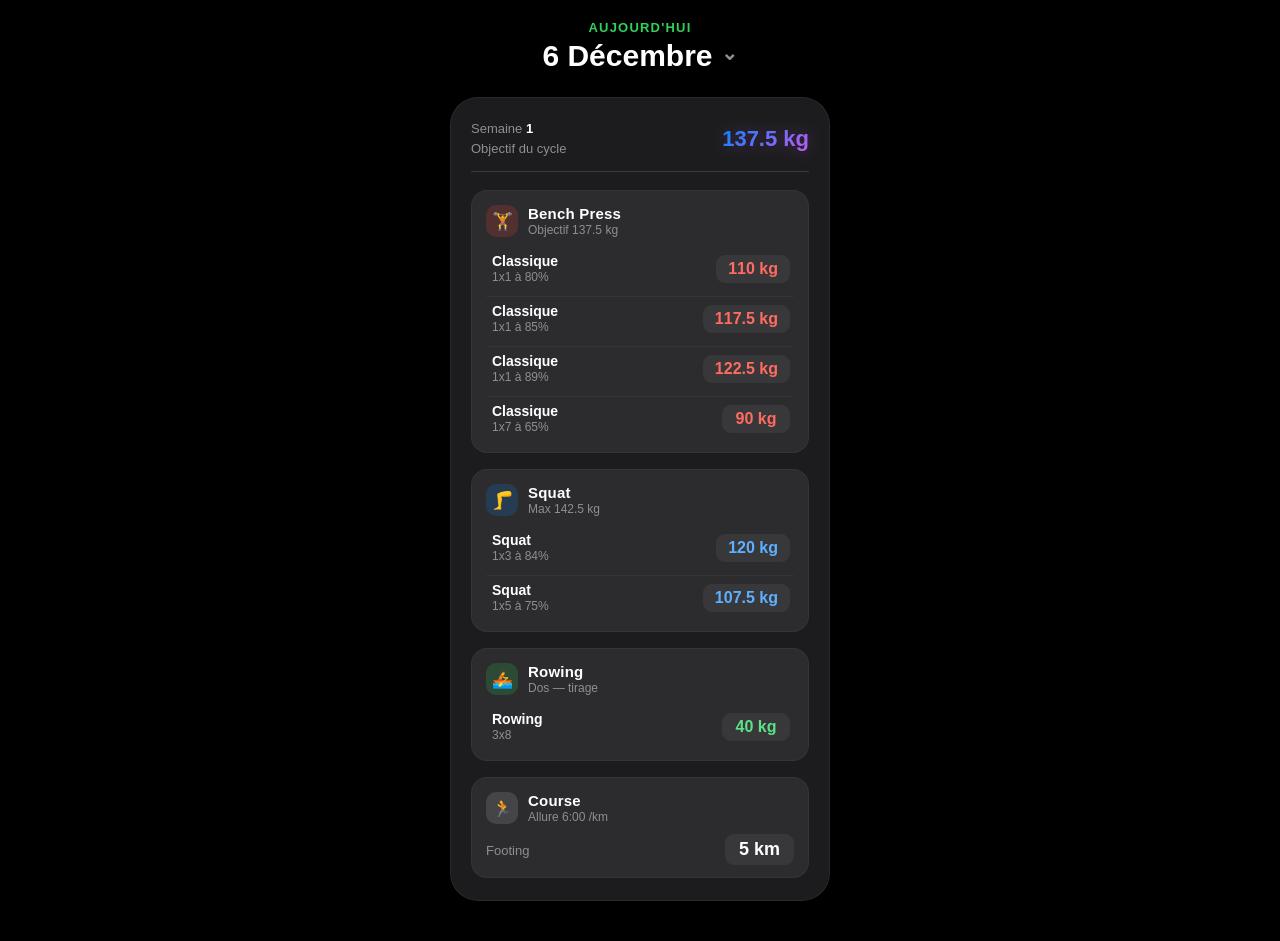
==== index.html @ f4707404 "Update index.html" ====
<!DOCTYPE html>
<html lang="fr">
<head>
    <meta charset="UTF-8">
    <meta name="viewport" content="width=device-width, initial-scale=1.0, viewport-fit=cover">
    <title>Bench Master - Focus</title>
    <style>
        :root {
            --bg: #000000;
            --card: #1c1c1e;
            --card-soft: #2c2c2e;
            --accent: #30d158; /* iOS Green */
            --blue: #0a84ff; /* iOS Blue */
            --orange: #ff9f0a; /* iOS Orange */
            --pink: #ff9f0a;
            --purple: #bf5af2;
            --yellow: #ffd60a;
            --red: #ff453a;
            --text-dim: #8e8e93;
            --text-soft: #aeaeb2;
            --divider: #3a3a3c;
        }

        * { box-sizing: border-box; }

        body {
            font-family: -apple-system, BlinkMacSystemFont, "SF Pro Display", sans-serif;
            background-color: var(--bg);
            color: white;
            margin: 0;
            padding: 20px 12px 40px;
            display: flex;
            flex-direction: column;
            align-items: center;
            min-height: 100vh;
        }

        /* En-tête Date */
        .header-date {
            text-align: center;
            margin-bottom: 24px;
            cursor: pointer;
            user-select: none;
            -webkit-tap-highlight-color: transparent;
            transition: transform 0.2s ease;
        }

        .header-date:active {
            transform: scale(0.97);
        }

        .today-label {
            color: var(--accent);
            text-transform: uppercase;
            font-size: 13px;
            font-weight: 700;
            letter-spacing: 1.2px;
            transition: color 0.3s ease;
        }

        .current-date {
            font-size: 30px;
            font-weight: 800;
            margin-top: 4px;
            text-transform: capitalize;
            display: inline-flex;
            align-items: center;
            gap: 8px;
        }

        .current-date::after {
            content: '⌄';
            font-size: 20px;
            color: var(--text-dim);
            font-weight: 600;
            transform: translateY(-3px);
            transition: transform 0.3s ease;
            display: inline-block;
        }

        .header-date.cal-open .current-date::after {
            transform: translateY(-3px) rotate(180deg);
        }

        /* Conteneur Flip */
        .flip-container {
            width: 100%;
            max-width: 380px;
            perspective: 1800px;
            cursor: pointer;
        }

        .flipper {
            position: relative;
            width: 100%;
            transition: transform 0.75s cubic-bezier(0.4, 0.0, 0.2, 1);
            transform-style: preserve-3d;
        }

        .flip-container.flipped .flipper {
            transform: rotateY(180deg);
        }

        /* Animation de swipe horizontal (jour précédent/suivant) */
        /* On anime le flip-container lui-même pour ne pas perturber le rotateY du flipper */
        .flip-container {
            transition: transform 0s, opacity 0s;
            will-change: transform;
        }

        .flip-container.swipe-anim {
            transition: transform 0.28s cubic-bezier(0.33, 1, 0.68, 1), opacity 0.28s ease;
        }

        .flip-container.swipe-out-left {
            transform: translateX(-110%);
            opacity: 0;
        }

        .flip-container.swipe-out-right {
            transform: translateX(110%);
            opacity: 0;
        }

        .flip-container.swipe-in-left {
            transform: translateX(110%);
            opacity: 0;
        }

        .flip-container.swipe-in-right {
            transform: translateX(-110%);
            opacity: 0;
        }

        /* Carte de Séance */
        .session-card {
            background: var(--card);
            width: 100%;
            border-radius: 28px;
            padding: 22px 20px;
            box-shadow: 0 24px 48px rgba(0,0,0,0.5);
            border: 1px solid rgba(255,255,255,0.06);
            backface-visibility: hidden;
            -webkit-backface-visibility: hidden;
        }

        .front { position: relative; }

        .back {
            position: absolute;
            top: 0;
            left: 0;
            transform: rotateY(180deg);
        }

        /* Bandeau objectif */
        .goal-info {
            display: flex;
            justify-content: space-between;
            align-items: center;
            margin-bottom: 18px;
            padding-bottom: 14px;
            border-bottom: 1px solid var(--divider);
        }

        .goal-text {
            font-size: 13px;
            color: var(--text-dim);
            font-weight: 500;
            line-height: 1.35;
        }

        .goal-text strong {
            color: white;
            font-weight: 700;
        }

        .goal-val {
            font-size: 22px;
            font-weight: 800;

            background: linear-gradient(135deg, #0a84ff, #bf5af2, #5e5ce6, #0a84ff);
            background-size: 300% 300%;

            -webkit-background-clip: text;
            -webkit-text-fill-color: transparent;
            background-clip: text;
            text-fill-color: transparent;

            animation: glowGradient 4s ease infinite;
            filter: drop-shadow(0 0 8px rgba(191, 90, 242, 0.3));

            white-space: nowrap;
        }

        /* Variante verso : dégradé orange/rose pour Camille */
        .back .goal-val {
            background: linear-gradient(135deg, #ff9f0a, #ff375f, #bf5af2, #ff9f0a);
            background-size: 300% 300%;
            -webkit-background-clip: text;
            background-clip: text;
            filter: drop-shadow(0 0 8px rgba(255, 159, 10, 0.35));
        }

        @keyframes glowGradient {
            0%   { background-position: 0% 50%; }
            50%  { background-position: 100% 50%; }
            100% { background-position: 0% 50%; }
        }

        /* Liste des blocs exercices */
        .workout-list {
            display: flex;
            flex-direction: column;
            gap: 16px;
        }

        /* Bloc exercice (regroupe les séries d'un même mouvement) */
        .ex-block {
            background: var(--card-soft);
            border-radius: 16px;
            padding: 14px 14px 12px;
            border: 1px solid rgba(255,255,255,0.04);
        }

        .ex-header {
            display: flex;
            align-items: center;
            gap: 10px;
            margin-bottom: 10px;
        }

        .ex-icon {
            width: 32px;
            height: 32px;
            border-radius: 10px;
            display: flex;
            align-items: center;
            justify-content: center;
            font-size: 17px;
            flex-shrink: 0;
        }

        .ex-icon.bench   { background: rgba(255, 69, 58, 0.18);  }   /* Rouge */
        .ex-icon.squat   { background: rgba(10, 132, 255, 0.18);  }  /* Bleu */
        .ex-icon.rowing  { background: rgba(48, 209, 88, 0.18);   }  /* Vert (dos) */
        .ex-icon.trac    { background: rgba(48, 209, 88, 0.18);   }  /* Vert (dos) */
        .ex-icon.dm      { background: rgba(255, 55, 95, 0.18);   }  /* Rose/orange */
        .ex-icon.course  { background: rgba(255, 255, 255, 0.12); }  /* Blanc */
        .ex-icon.abdos   { background: rgba(191, 90, 242, 0.20);  }  /* Violet */

        .ex-title {
            font-size: 15px;
            font-weight: 700;
            letter-spacing: 0.2px;
        }

        .ex-subtitle {
            font-size: 12px;
            color: var(--text-dim);
            margin-top: 1px;
        }

        /* Lignes de séries */
        .set-list {
            display: flex;
            flex-direction: column;
            gap: 6px;
        }

        .set-row {
            display: flex;
            justify-content: space-between;
            align-items: center;
            padding: 6px 4px 6px 6px;
        }

        .set-row + .set-row {
            border-top: 1px solid rgba(255,255,255,0.04);
        }

        .set-info { display: flex; flex-direction: column; min-width: 0; }
        .set-name { font-size: 14px; font-weight: 600; color: white; }
        .set-reps { font-size: 12px; color: var(--text-dim); margin-top: 1px; }

        .set-weight {
            font-size: 16px;
            font-weight: 700;
            color: white;
            background: rgba(255,255,255,0.06);
            padding: 5px 12px;
            border-radius: 9px;
            min-width: 68px;
            text-align: center;
            font-variant-numeric: tabular-nums;
        }

        /* Mise en avant single ligne (course, abdos) */
        .single-line {
            display: flex;
            justify-content: space-between;
            align-items: center;
        }

        .single-line .value {
            font-size: 18px;
            font-weight: 700;
            color: white;
            background: rgba(255,255,255,0.06);
            padding: 5px 14px;
            border-radius: 9px;
            font-variant-numeric: tabular-nums;
        }

        /* Accent coloré par type sur le nombre */
        .ex-block.type-bench  .set-weight { color: #ff6b61; }   /* Rouge */
        .ex-block.type-squat  .set-weight { color: #5eb0ff; }   /* Bleu */
        .ex-block.type-rowing .set-weight { color: #5ee088; }   /* Vert */
        .ex-block.type-trac   .set-weight { color: #5ee088; }   /* Vert */
        .ex-block.type-dm     .set-weight { color: #ff6e8c; }   /* Rose */
        .ex-block.type-course .single-line .value { color: #ffffff; }   /* Blanc */
        .ex-block.type-abdos  .single-line .value { color: #d78cff; }   /* Violet */
        /* Tractions n'a qu'une single-line */
        .ex-block.type-trac   .single-line .value { color: #5ee088; }   /* Vert */

        /* État Repos */
        .rest-state {
            text-align: center;
            padding: 50px 0 40px;
        }

        .rest-icon {
            font-size: 52px;
            margin-bottom: 14px;
            display: block;
        }

        .rest-title {
            font-size: 26px;
            font-weight: 800;
            letter-spacing: 0.3px;
        }

        .rest-sub {
            font-size: 13px;
            color: var(--text-dim);
            margin-top: 6px;
        }

        .next-session {
            margin-top: 22px;
            font-size: 13px;
            color: var(--accent);
            font-weight: 600;
            line-height: 1.5;
        }

        /* Hint flip */
        .flip-hint {
            margin-top: 14px;
            font-size: 11px;
            color: var(--text-dim);
            letter-spacing: 0.4px;
            text-transform: uppercase;
            opacity: 0.7;
        }

        .flip-hint .arrow {
            display: inline-block;
            animation: pulseArrow 2s ease-in-out infinite;
        }

        @keyframes pulseArrow {
            0%, 100% { opacity: 0.4; transform: translateX(0); }
            50%      { opacity: 1;   transform: translateX(3px); }
        }

        /* Badge Camille sur le verso */
        .persona-badge {
            display: inline-flex;
            align-items: center;
            gap: 5px;
            background: rgba(255, 159, 10, 0.15);
            color: var(--orange);
            font-size: 11px;
            font-weight: 700;
            padding: 2px 8px;
            border-radius: 6px;
            letter-spacing: 0.3px;
            text-transform: uppercase;
            margin-bottom: 4px;
        }

        /* Badge deload */
        .deload-chip {
            display: inline-block;
            background: rgba(255, 214, 10, 0.15);
            color: var(--yellow);
            font-size: 10px;
            font-weight: 700;
            padding: 2px 7px;
            border-radius: 5px;
            letter-spacing: 0.4px;
            text-transform: uppercase;
            margin-left: 6px;
            vertical-align: middle;
        }
        /* ====================================================================
           CALENDRIER
           Esprit Apple : sheet pleine largeur, transitions douces, pas de bordure
           ==================================================================== */

        /* Conteneur principal qui orchestre la transition carte ↔ calendrier */
        .stage {
            width: 100%;
            max-width: 380px;
            position: relative;
            min-height: 460px;
        }

        .stage > .flip-container,
        .stage > .calendar-view {
            transition: opacity 0.35s cubic-bezier(0.4, 0, 0.2, 1),
                        transform 0.35s cubic-bezier(0.4, 0, 0.2, 1);
        }

        /* Mode normal : carte visible, calendrier masqué */
        .stage:not(.cal-mode) .calendar-view {
            opacity: 0;
            transform: translateY(-10px) scale(0.98);
            pointer-events: none;
            position: absolute;
            inset: 0;
        }

        /* Mode calendrier : carte masquée, calendrier visible */
        .stage.cal-mode .flip-container {
            opacity: 0;
            transform: translateY(10px) scale(0.97);
            pointer-events: none;
            position: absolute;
            inset: 0;
        }
        .stage.cal-mode .calendar-view {
            opacity: 1;
            transform: translateY(0) scale(1);
            pointer-events: auto;
        }

        .calendar-view {
            width: 100%;
        }

        /* Sélecteur de mois (en haut, scrollable horizontalement) */
        .month-selector {
            display: flex;
            gap: 8px;
            overflow-x: auto;
            scroll-behavior: smooth;
            -webkit-overflow-scrolling: touch;
            scrollbar-width: none;
            padding: 4px 2px 14px;
            margin-bottom: 6px;
            scroll-snap-type: x mandatory;
        }
        .month-selector::-webkit-scrollbar { display: none; }

        .month-pill {
            flex-shrink: 0;
            padding: 8px 16px;
            background: var(--card);
            border-radius: 999px;
            font-size: 14px;
            font-weight: 600;
            color: var(--text-soft);
            cursor: pointer;
            border: 1px solid rgba(255,255,255,0.04);
            transition: all 0.25s ease;
            scroll-snap-align: center;
            white-space: nowrap;
            text-transform: capitalize;
            -webkit-tap-highlight-color: transparent;
        }

        .month-pill:active { transform: scale(0.95); }

        .month-pill.active {
            background: white;
            color: black;
            border-color: white;
            font-weight: 700;
        }

        /* Container scrollable des mois */
        .months-scroll {
            max-height: 70vh;
            overflow-y: auto;
            -webkit-overflow-scrolling: touch;
            scroll-behavior: smooth;
            scrollbar-width: none;
            padding: 0 2px 40px;
            mask-image: linear-gradient(to bottom, transparent 0, black 12px, black calc(100% - 28px), transparent 100%);
            -webkit-mask-image: linear-gradient(to bottom, transparent 0, black 12px, black calc(100% - 28px), transparent 100%);
        }
        .months-scroll::-webkit-scrollbar { display: none; }

        .month-block {
            margin-bottom: 28px;
        }

        .month-title {
            font-size: 22px;
            font-weight: 800;
            margin: 4px 4px 14px;
            text-transform: capitalize;
            letter-spacing: -0.3px;
        }

        .month-title .year-tag {
            color: var(--text-dim);
            font-weight: 600;
            font-size: 18px;
            margin-left: 8px;
        }

        /* Grille jours */
        .weekday-row {
            display: grid;
            grid-template-columns: repeat(7, 1fr);
            margin: 0 0 8px;
        }

        .weekday-cell {
            text-align: center;
            font-size: 11px;
            font-weight: 600;
            color: var(--text-dim);
            text-transform: uppercase;
            letter-spacing: 0.5px;
        }

        .day-grid {
            display: grid;
            grid-template-columns: repeat(7, 1fr);
            gap: 2px;
        }

        .day-cell {
            aspect-ratio: 1 / 1;
            display: flex;
            flex-direction: column;
            align-items: center;
            justify-content: center;
            position: relative;
            border-radius: 12px;
            cursor: pointer;
            -webkit-tap-highlight-color: transparent;
            transition: background 0.2s ease, transform 0.15s ease;
        }

        .day-cell.empty {
            cursor: default;
            pointer-events: none;
        }

        .day-cell:active:not(.empty) {
            transform: scale(0.92);
        }

        .day-cell:hover:not(.empty):not(.today) {
            background: rgba(255,255,255,0.04);
        }

        .day-num {
            font-size: 16px;
            font-weight: 600;
            color: white;
            line-height: 1;
        }

        /* Jour de repos : numéro plus discret */
        .day-cell.rest .day-num {
            color: var(--text-dim);
            font-weight: 500;
        }

        /* Conteneur de pastilles (jusqu'à 5 dots côte à côte) */
        .day-dots {
            display: flex;
            gap: 2px;
            margin-top: 4px;
            min-height: 5px;
            align-items: center;
            justify-content: center;
        }

        .day-dot {
            width: 5px;
            height: 5px;
            border-radius: 50%;
            flex-shrink: 0;
            /* La pastille blanche prend une légère bordure pour être visible */
        }
        .day-dot.dot-course {
            box-shadow: inset 0 0 0 1px rgba(0,0,0,0.15);
        }

        .day-cell.rest .day-dots {
            visibility: hidden;
        }

        /* Aujourd'hui : pastille blanche pleine */
        .day-cell.today {
            background: rgba(255,255,255,0.08);
        }

        .day-cell.today .day-num {
            color: var(--accent);
            font-weight: 800;
        }

        /* Jour sélectionné (différent d'aujourd'hui) */
        .day-cell.selected:not(.today) {
            background: rgba(10, 132, 255, 0.15);
        }
        .day-cell.selected:not(.today) .day-num {
            color: var(--blue);
            font-weight: 800;
        }

        /* Hors plage (avant un mois en arrière, après 12 mois) */
        .day-cell.out-of-range {
            opacity: 0.25;
            pointer-events: none;
        }

        /* Jours passés : pastilles plus foncées + numéro légèrement atténué */
        .day-cell.past .day-num {
            color: var(--text-soft);
            opacity: 0.6;
        }
        .day-cell.past.rest .day-num {
            opacity: 0.4;
        }
        .day-cell.past .day-dot {
            opacity: 0.45;
            filter: saturate(0.7);
        }

        /* Semaine de deload : fond léger jaune translucide sur toute la rangée */
        .day-cell.deload {
            background: rgba(255, 214, 10, 0.06);
        }
        /* Coins arrondis : on ne les coupe pas par cellule, on les laisse round */
        .day-cell.deload.today {
            background: rgba(255, 214, 10, 0.10);
        }
        /* Deload passé : fond plus foncé/désaturé */
        .day-cell.past.deload {
            background: rgba(255, 214, 10, 0.025);
        }

        /* Légende du programme Camille */
        .header-date.camille-mode .today-label {
            color: var(--orange);
        }
    </style>
</head>
<body>

    <div class="header-date" id="headerDate">
        <div class="today-label" id="day-label">Aujourd'hui</div>
        <div class="current-date" id="display-date">--/--</div>
    </div>

    <div id="stage" class="stage">
        <div id="flipContainer" class="flip-container">
            <div class="flipper">
                <div id="app" class="session-card front"></div>
                <div id="appBack" class="session-card back"></div>
            </div>
        </div>

        <div id="calendarView" class="calendar-view">
            <div id="monthSelector" class="month-selector"></div>
            <div id="monthsScroll" class="months-scroll"></div>
        </div>
    </div>


<script>
    // ========================================================================
    //  CONFIGURATION
    // ========================================================================
    const START_DATE = new Date(2026, 3, 2); // Jeudi 2 avril 2026 (heure locale) = début S1 du cycle
    const BASE_GOAL = 120;      // Objectif bench principal (recto)
    const CAMILLE_GOAL = 37.5;  // Objectif bench Camille (verso)
    const CAMILLE_RATIO = CAMILLE_GOAL / BASE_GOAL; // 0.3125

    // Objectifs de base par exercice (recto)
    // Ces max servent de référence, les % s'appliquent dessus
    const MAX_REF = {
        bench: 120,
        squat: 125,    // Déduit du CSV : S4 1x1 100% = 125 kg
        dm:    45      // Déduit du CSV : S4 1x3 95% = 45 kg → 1RM ≈ 47.5 kg. On garde 45 comme charge cible 100% opérationnelle
    };

    // ========================================================================
    //  PROGRAMME BENCH (inchangé par rapport à l'existant)
    // ========================================================================
    const benchProgram = {
        1: {
            "Jeudi":    [{t: "Classique",   r: "1x3", p: 80}, {t: "Classique",   r: "1x3", p: 82}, {t: "Classique",   r: "1x3", p: 84}, {t: "Large/Serrée", r: "1x8", p: 70}, {t: "Large/Serrée", r: "1x8", p: 67}],
            "Vendredi": [{t: "2ct Pause",   r: "1x5", p: 65}, {t: "2ct Pause",   r: "1x5", p: 70}, {t: "2ct Pause",   r: "1x5", p: 75}, {t: "Classique",    r: "1x7", p: 65}],
            "Samedi":   [{t: "Larsen Press",r: "1x7", p: 60}, {t: "Larsen Press",r: "2x7", p: 65}, {t: "Larsen Press",r: "1x7", p: 62}],
            "Dimanche": [{t: "Classique",   r: "1x1", p: 80}, {t: "Classique",   r: "1x1", p: 85}, {t: "Classique",   r: "1x1", p: 89}, {t: "Classique",    r: "1x7", p: 65}]
        },
        2: {
            "Jeudi":    [{t: "Classique",   r: "1x3", p: 80}, {t: "Classique",   r: "1x3", p: 82}, {t: "Classique",   r: "1x3", p: 84}, {t: "Large/Serrée", r: "1x8", p: 70}, {t: "Large/Serrée", r: "1x8", p: 67}],
            "Vendredi": [{t: "2ct Pause",   r: "1x5", p: 65}, {t: "2ct Pause",   r: "1x5", p: 70}, {t: "2ct Pause",   r: "1x5", p: 75}, {t: "Classique",    r: "1x7", p: 65}],
            "Samedi":   [{t: "Larsen Press",r: "1x7", p: 60}, {t: "Larsen Press",r: "2x7", p: 65}, {t: "Larsen Press",r: "1x7", p: 62}],
            "Dimanche": [{t: "Classique",   r: "1x1", p: 85}, {t: "Classique",   r: "1x1", p: 89}, {t: "Classique",   r: "1x1", p: 92}, {t: "Classique",    r: "1x7", p: 65}]
        },
        3: {
            "Jeudi":    [{t: "Classique",   r: "1x3", p: 82}, {t: "Classique",   r: "1x3", p: 84}, {t: "Classique",   r: "1x3", p: 87}, {t: "Large/Serrée", r: "1x8", p: 70}, {t: "Large/Serrée", r: "1x8", p: 67}],
            "Vendredi": [{t: "2ct Pause",   r: "1x5", p: 65}, {t: "2ct Pause",   r: "1x5", p: 70}, {t: "2ct Pause",   r: "1x5", p: 75}, {t: "Classique",    r: "1x7", p: 65}],
            "Samedi":   [{t: "Larsen Press",r: "1x7", p: 60}, {t: "Larsen Press",r: "2x7", p: 65}, {t: "Larsen Press",r: "1x7", p: 62}],
            "Dimanche": [{t: "Classique",   r: "1x1", p: 89}, {t: "Classique",   r: "1x1", p: 92}, {t: "Classique",   r: "1x1", p: 95}, {t: "Classique",    r: "1x7", p: 65}]
        },
        4: {
            "Jeudi":    [{t: "Classique",   r: "1x3", p: 75}, {t: "Classique",   r: "1x3", p: 77}, {t: "Classique",   r: "1x3", p: 80}, {t: "Large/Serrée", r: "1x8", p: 67}, {t: "Large/Serrée", r: "1x8", p: 63}],
            "Vendredi": [{t: "2ct Pause",   r: "1x4", p: 65}, {t: "2ct Pause",   r: "1x4", p: 70}, {t: "2ct Pause",   r: "1x4", p: 75}, {t: "Classique",    r: "1x7", p: 65}],
            "Samedi":   [{t: "Larsen Press",r: "1x7", p: 60}, {t: "Larsen Press",r: "1x7", p: 65}, {t: "Larsen Press",r: "1x7", p: 62}],
            "Dimanche": [{t: "Classique",   r: "1x1", p: 90}, {t: "Classique",   r: "1x1", p: 95}, {t: "Classique",   r: "1x1", p: 100}, {t: "Classique",    r: "1x7", p: 65}]
        },
        5: {
            "Jeudi":    [{t: "Classique",   r: "1x5", p: 60}, {t: "Classique",   r: "1x5", p: 65}, {t: "Classique",   r: "1x5", p: 70}],
            "Vendredi": [{t: "2ct Pause",   r: "1x5", p: 60}, {t: "2ct Pause",   r: "1x5", p: 65}, {t: "Classique",   r: "1x5", p: 60}],
            "Samedi":   [{t: "Larsen Press",r: "1x6", p: 55}, {t: "Larsen Press",r: "1x6", p: 60}],
            "Dimanche": [{t: "Classique",   r: "1x3", p: 70}, {t: "Classique",   r: "1x3", p: 75}, {t: "Classique",   r: "1x5", p: 60}]
        }
    };

    // ========================================================================
    //  PROGRAMME SQUAT (tiré du CSV — mardi / vendredi / dimanche)
    //  Charges exprimées en % du 1RM ref (125 kg)
    //  Multiple de 2,5
    // ========================================================================
    const squatProgram = {
        1: {
            "Mardi":    [{t: "Squat",       r: "1x3", p: 80}],
            "Vendredi": [{t: "Squat",       r: "1x3", p: 82}],
            "Dimanche": [{t: "Squat",       r: "1x3", p: 84}, {t: "Squat",       r: "1x5", p: 75}]
        },
        2: {
            "Mardi":    [{t: "Squat",       r: "1x5", p: 70}],
            "Vendredi": [{t: "Squat",       r: "1x5", p: 75}],
            "Dimanche": [{t: "Squat",       r: "1x5", p: 75}, {t: "Squat",       r: "1x5", p: 80}]
        },
        3: {
            "Mardi":    [{t: "Squat",       r: "1x3", p: 82}],
            "Vendredi": [{t: "Squat",       r: "1x3", p: 84}],
            "Dimanche": [{t: "Squat",       r: "1x3", p: 87}, {t: "Squat",       r: "1x5", p: 90}]
        },
        4: {
            "Mardi":    [{t: "Squat",       r: "1x3", p: 92}],
            "Vendredi": [{t: "Squat",       r: "1x3", p: 95}],
            "Dimanche": [{t: "Squat",       r: "1x3", p: 95}, {t: "Squat",       r: "1x1", p: 100}]
        },
        5: {
            "Mardi":    [{t: "Squat",       r: "3x5", p: 60}],
            "Vendredi": [{t: "Squat",       r: "3x5", p: 60}],
            "Dimanche": [{t: "Squat",       r: "3x5", p: 60}]
        }
    };

    // ========================================================================
    //  PROGRAMME ROWING (tiré du CSV — mardi / vendredi / dimanche)
    //  Charges absolues en kg (pas en %), multiple de 2
    // ========================================================================
    const rowingProgram = {
        1: {
            "Mardi":    [{t: "Rowing",  r: "3x8", kg: 34}],
            "Vendredi": [{t: "Rowing",  r: "3x8", kg: 34}],
            "Dimanche": [{t: "Rowing",  r: "3x8", kg: 34}]
        },
        2: {
            "Mardi":    [{t: "Rowing",  r: "3x8", kg: 34}],
            "Vendredi": [{t: "Rowing",  r: "3x8", kg: 36}],
            "Dimanche": [{t: "Rowing",  r: "3x8", kg: 36}]
        },
        3: {
            "Mardi":    [{t: "Rowing",  r: "3x8", kg: 36}],
            "Vendredi": [{t: "Rowing",  r: "3x8", kg: 36}],
            "Dimanche": [{t: "Rowing",  r: "3x8", kg: 38}]
        },
        4: {
            "Mardi":    [{t: "Rowing",  r: "3x8", kg: 36}],
            "Vendredi": [{t: "Rowing",  r: "3x8", kg: 38}],
            "Dimanche": [{t: "Rowing",  r: "3x8", kg: 38}]
        },
        5: {
            "Mardi":    [{t: "Rowing",  r: "3x8", kg: 28}],
            "Vendredi": [{t: "Rowing",  r: "3x8", kg: 28}],
            "Dimanche": [{t: "Rowing",  r: "3x8", kg: 28}]
        }
    };

    // ========================================================================
    //  PROGRAMME TRACTION (tiré du CSV — lundi / jeudi / samedi)
    //  Lest en kg, multiple de 1,25. Le lest évolue par semaine (pyramide).
    // ========================================================================
    const tracProgram = {
        1: { days: ["Lundi","Jeudi","Samedi"], t: "Tractions", r: "Pyramide 1>7>1", lest: 1.25 },
        2: { days: ["Lundi","Jeudi","Samedi"], t: "Tractions", r: "Pyramide 1>7>1", lest: 2.5 },
        3: { days: ["Lundi","Jeudi","Samedi"], t: "Tractions", r: "Pyramide 1>7>1", lest: 3.75 },
        4: { days: ["Lundi","Jeudi","Samedi"], t: "Tractions", r: "Pyramide 1>7>1", lest: 5 },
        5: { days: ["Lundi","Jeudi","Samedi"], t: "Tractions", r: "Pyramide 1>5>1", lest: 0 }
    };

    // ========================================================================
    //  PROGRAMME DM - Développé Militaire (lundi / jeudi)
    //  % sur 1RM ref (45 kg) — multiple de 2,5
    // ========================================================================
    const dmProgram = {
        1: {
            "Lundi": [{t: "Développé Militaire", r: "1x3", p: 80}],
            "Jeudi": [{t: "Développé Militaire", r: "1x3", p: 82}]
        },
        2: {
            "Lundi": [{t: "Développé Militaire", r: "1x5", p: 70}],
            "Jeudi": [{t: "Développé Militaire", r: "1x5", p: 75}]
        },
        3: {
            "Lundi": [{t: "Développé Militaire", r: "1x3", p: 82}],
            "Jeudi": [{t: "Développé Militaire", r: "1x3", p: 84}]
        },
        4: {
            "Lundi": [{t: "Développé Militaire", r: "1x3", p: 92}],
            "Jeudi": [{t: "Développé Militaire", r: "1x3", p: 95}]
        },
        5: {
            "Lundi": [{t: "Développé Militaire", r: "3x5", p: 60}],
            "Jeudi": [{t: "Développé Militaire", r: "3x5", p: 60}]
        }
    };

    // ========================================================================
    //  PROGRAMME COURSE (lundi / mardi / jeudi / samedi / dimanche)
    //  Distances en km. Variante Camille : distances - 1 km sur sortie longue, idem sinon.
    // ========================================================================
    const courseProgram = {
        1: {"Lundi":5, "Mardi":null, "Jeudi":5, "Samedi":10, "Dimanche":5},
        2: {"Lundi":5, "Mardi":8,   "Jeudi":5, "Samedi":12, "Dimanche":5},
        3: {"Lundi":5, "Mardi":10,  "Jeudi":5, "Samedi":15, "Dimanche":5},
        4: {"Lundi":5, "Mardi":12,  "Jeudi":5, "Samedi":10, "Dimanche":5},
        5: {"Lundi":3, "Mardi":null,"Jeudi":3, "Samedi":5,  "Dimanche":3}
    };

    // Variante Camille : sortie longue réduite, km de base inchangés (5 km reste accessible)
    const courseProgramCamille = {
        1: {"Lundi":3, "Mardi":null, "Jeudi":3, "Samedi":6, "Dimanche":3},
        2: {"Lundi":3, "Mardi":5,    "Jeudi":3, "Samedi":7, "Dimanche":3},
        3: {"Lundi":3, "Mardi":6,    "Jeudi":3, "Samedi":8, "Dimanche":3},
        4: {"Lundi":3, "Mardi":7,    "Jeudi":3, "Samedi":6, "Dimanche":3},
        5: {"Lundi":2, "Mardi":null, "Jeudi":2, "Samedi":3, "Dimanche":2}
    };

    // Abdos : oui mardi/vendredi sur toutes les semaines
    const abdosDays = ["Mardi", "Vendredi"];

    const DAYS_FR = ["Dimanche", "Lundi", "Mardi", "Mercredi", "Jeudi", "Vendredi", "Samedi"];

    // ========================================================================
    //  CALCUL DES POIDS / ROUND
    // ========================================================================
    // Arrondi au multiple supérieur
    function roundToStep(value, step) {
        return Math.ceil(value / step) * step;
    }

    // Pour les objectifs évolutifs (bench cycle +2,5 par bloc de 5 semaines)
    function getCycleBonus(startDate, targetDate) {
        const diffDays = Math.floor((targetDate - startDate) / (1000*60*60*24));
        const weekIndex = Math.floor(diffDays / 7);
        return Math.floor(weekIndex / 5) * 2.5;
    }

    // ========================================================================
    //  ASSEMBLAGE DES EXERCICES DU JOUR
    // ========================================================================
    function buildDaySessions(weekInCycle, dayName, isCamille, cycleBonus) {
        const blocks = [];

        // Bench goal qui sert de référence pour tout le verso
        const benchGoal = (isCamille ? CAMILLE_GOAL : BASE_GOAL) + cycleBonus;

        // Ratio dynamique Camille : recalculé à chaque cycle pour rester cohérent
        // Cycle 0 : 37.5/120 = 0.3125 ; Cycle 1 : 40/122.5 = 0.3265 ; etc.
        const camilleRatio = isCamille
            ? (CAMILLE_GOAL + cycleBonus) / (BASE_GOAL + cycleBonus)
            : 1;

        // 1) BENCH
        const benchDay = benchProgram[weekInCycle][dayName];
        if (benchDay) {
            const goal = benchGoal;
            blocks.push({
                type: "bench",
                icon: "🏋️",
                title: "Bench Press",
                subtitle: `Objectif ${roundToStep(goal, 2.5)} kg`,
                sets: benchDay.map(w => ({
                    name: w.t,
                    reps: `${w.r} à ${w.p}%`,
                    weight: roundToStep(goal * w.p / 100, 2.5)
                }))
            });
        }

        // 2) SQUAT — 1RM ref évolue avec le cycle, ratio Camille appliqué
        const squatDay = squatProgram[weekInCycle][dayName];
        if (squatDay) {
            const goal = (MAX_REF.squat + cycleBonus) * camilleRatio;
            blocks.push({
                type: "squat",
                icon: "🦵",
                title: "Squat",
                subtitle: `Max ${roundToStep(goal, 2.5)} kg`,
                sets: squatDay.map(w => ({
                    name: w.t,
                    reps: `${w.r} à ${w.p}%`,
                    weight: roundToStep(goal * w.p / 100, 2.5)
                }))
            });
        }

        // 3) DM — règle CSV : "+2,5 kg tous les 2 blocs" (progression 2x plus lente)
        const dmDay = dmProgram[weekInCycle][dayName];
        if (dmDay) {
            // Bonus DM = floor(cycleIndex / 2) * 2.5 — cycleIndex récupéré via cycleBonus / 2.5
            const cycleIndex = cycleBonus / 2.5;
            const dmBonus = Math.floor(cycleIndex / 2) * 2.5;
            const goal = (MAX_REF.dm + dmBonus) * camilleRatio;
            blocks.push({
                type: "dm",
                icon: "💪",
                title: "Développé Militaire",
                subtitle: `Max ${roundToStep(goal, 2.5)} kg`,
                sets: dmDay.map(w => ({
                    name: w.t,
                    reps: `${w.r} à ${w.p}%`,
                    weight: roundToStep(goal * w.p / 100, 2.5)
                }))
            });
        }

        // 4) ROWING — règle CSV : "+2 kg sur le 3x8 tous les 2 blocs"
        const rowDay = rowingProgram[weekInCycle][dayName];
        if (rowDay) {
            const cycleIndex = cycleBonus / 2.5;
            const rowBonus = Math.floor(cycleIndex / 2) * 2;
            blocks.push({
                type: "rowing",
                icon: "🚣",
                title: "Rowing",
                subtitle: `Dos — tirage`,
                sets: rowDay.map(w => ({
                    name: w.t,
                    reps: w.r,
                    weight: roundToStep((w.kg + rowBonus) * camilleRatio, 2)
                }))
            });
        }

        // 5) TRACTION — règle CSV : "+1,25 kg de lest/bloc"
        const trac = tracProgram[weekInCycle];
        if (trac.days.includes(dayName)) {
            const cycleIndex = cycleBonus / 2.5;
            // Pour Camille : pas de lest jusqu'à ce qu'elle progresse — on commence à charger après quelques cycles
            if (isCamille) {
                // Camille : poids du corps les 4 premiers cycles, puis lest progressif (rythme adapté)
                const camilleLest = cycleIndex >= 4 ? Math.floor((cycleIndex - 3) / 2) * 1.25 : 0;
                blocks.push({
                    type: "trac",
                    icon: "🤸",
                    title: "Tractions",
                    subtitle: weekInCycle === 5 ? "Pyramide 1>3>1" : "Pyramide 1>5>1",
                    single: {
                        label: camilleLest > 0 ? "Lest" : "Poids du corps",
                        value: camilleLest > 0 ? `${camilleLest} kg` : "0 kg"
                    }
                });
            } else {
                // Recto : lest de base + 1,25 kg par cycle (S5 reste 0 kg en deload)
                const lest = (weekInCycle === 5) ? 0 : trac.lest + (cycleIndex * 1.25);
                blocks.push({
                    type: "trac",
                    icon: "🤸",
                    title: "Tractions",
                    subtitle: trac.r,
                    single: {
                        label: "Lest",
                        value: `${lest} kg`
                    }
                });
            }
        }

        // 6) COURSE — règle CSV : "+5 km sur la sortie longue tous les 2 blocs"
        const km = (isCamille ? courseProgramCamille : courseProgram)[weekInCycle][dayName];
        if (km != null) {
            const cycleIndex = cycleBonus / 2.5;
            // Bonus appliqué uniquement à la sortie longue (≥ 8 km), pas au déload
            const isLongRun = km >= 8;
            const courseBonus = (isLongRun && weekInCycle !== 5) ? Math.floor(cycleIndex / 2) * (isCamille ? 2 : 5) : 0;
            const finalKm = km + courseBonus;
            blocks.push({
                type: "course",
                icon: "🏃",
                title: "Course",
                subtitle: "Allure 6:00 /km",
                single: {
                    label: finalKm >= 10 ? "Sortie longue" : "Footing",
                    value: `${finalKm} km`
                }
            });
        }

        // 7) ABDOS
        if (abdosDays.includes(dayName)) {
            blocks.push({
                type: "abdos",
                icon: "🔥",
                title: "Abdos",
                subtitle: "Gainage + crunchs",
                single: {
                    label: "Programme",
                    value: "Oui"
                }
            });
        }

        return blocks;
    }

    // ========================================================================
    //  DONNÉES DU JOUR
    // ========================================================================
    function getWorkoutData(targetDate, isCamille = false) {
        // Calcul du nombre de jours entre START_DATE et targetDate
        // Utilise UTC pour éviter les sauts de DST (passage heure été/hiver = 23h ou 25h)
        const startUTC  = Date.UTC(START_DATE.getFullYear(), START_DATE.getMonth(), START_DATE.getDate());
        const targetUTC = Date.UTC(targetDate.getFullYear(), targetDate.getMonth(), targetDate.getDate());
        const diffDays = Math.round((targetUTC - startUTC) / (1000 * 60 * 60 * 24));

        if (diffDays < 0) return null;

        const currentWeekIndex = Math.floor(diffDays / 7);
        const cycleIndex = Math.floor(currentWeekIndex / 5);
        const weekInCycle = (currentWeekIndex % 5) + 1;

        // +2,5 kg par cycle pour TOUT LE MONDE (recto et verso) — règle CSV "Bench/Squat +2,5 kg/bloc"
        const cycleBonus = cycleIndex * 2.5;
        const benchGoal  = (isCamille ? CAMILLE_GOAL : BASE_GOAL) + cycleBonus;

        const dayName = DAYS_FR[targetDate.getDay()];
        const blocks = buildDaySessions(weekInCycle, dayName, isCamille, cycleBonus);

        return {
            week: weekInCycle,
            benchGoal,
            dayName,
            blocks,
            isDeload: weekInCycle === 5
        };
    }

    function findNextSession(startDate, isCamille) {
        let next = new Date(startDate);
        for (let i = 1; i <= 7; i++) {
            next.setDate(next.getDate() + 1);
            const data = getWorkoutData(next, isCamille);
            if (data && data.blocks.length > 0) {
                return next.toLocaleDateString('fr-FR', { weekday: 'long', day: 'numeric', month: 'long' });
            }
        }
        return null;
    }

    // ========================================================================
    //  RENDU HTML
    // ========================================================================
    function buildBlockHTML(block) {
        // Variante single-value (course, abdos, traction simple)
        if (block.single) {
            return `
                <div class="ex-block type-${block.type}">
                    <div class="ex-header">
                        <div class="ex-icon ${block.type}">${block.icon}</div>
                        <div>
                            <div class="ex-title">${block.title}</div>
                            <div class="ex-subtitle">${block.subtitle}</div>
                        </div>
                    </div>
                    <div class="single-line">
                        <span class="set-reps" style="font-size:13px;">${block.single.label}</span>
                        <span class="value">${block.single.value}</span>
                    </div>
                </div>
            `;
        }

        // Variante sets multiples (bench, squat, DM, rowing)
        const rowsHtml = block.sets.map(s => `
            <div class="set-row">
                <div class="set-info">
                    <span class="set-name">${s.name}</span>
                    <span class="set-reps">${s.reps}</span>
                </div>
                <div class="set-weight">${s.weight} kg</div>
            </div>
        `).join('');

        return `
            <div class="ex-block type-${block.type}">
                <div class="ex-header">
                    <div class="ex-icon ${block.type}">${block.icon}</div>
                    <div>
                        <div class="ex-title">${block.title}</div>
                        <div class="ex-subtitle">${block.subtitle}</div>
                    </div>
                </div>
                <div class="set-list">${rowsHtml}</div>
            </div>
        `;
    }

    function buildCardHTML(data, isCamille) {
        const goalDisplay = isCamille
            ? `${data.benchGoal} kg`
            : `${data.benchGoal} kg`;

        const personaLabel = isCamille ? 'Programme Camille' : 'Objectif du cycle';

        // Jour de repos complet
        if (!data.blocks || data.blocks.length === 0) {
            const next = findNextSession(selectedDate, isCamille);
            return `
                ${isCamille ? '<div class="persona-badge">👩 Camille</div>' : ''}
                <div class="rest-state">
                    <span class="rest-icon">🧘‍♂️</span>
                    <div class="rest-title">Repos</div>
                    <div class="rest-sub">Récupération active</div>
                    ${next ? `<div class="next-session">Prochaine séance<br>${next}</div>` : ''}
                </div>
            `;
        }

        const deloadChip = data.isDeload ? '<span class="deload-chip">Deload</span>' : '';

        let html = `
            <div class="goal-info">
                <div class="goal-text">
                    ${isCamille ? '<div class="persona-badge">👩 Camille</div>' : ''}
                    <div>Semaine <strong>${data.week}</strong>${deloadChip}</div>
                    <div style="margin-top:2px;">${personaLabel}</div>
                </div>
                <div class="goal-val">${goalDisplay}</div>
            </div>
            <div class="workout-list">
                ${data.blocks.map(buildBlockHTML).join('')}
            </div>
        `;
        return html;
    }

    // ========================================================================
    //  HELPERS DATE
    // ========================================================================
    function startOfDay(d) {
        const x = new Date(d);
        x.setHours(0, 0, 0, 0);
        return x;
    }

    function isSameDay(a, b) {
        return a.getFullYear() === b.getFullYear()
            && a.getMonth() === b.getMonth()
            && a.getDate() === b.getDate();
    }

    // Bornes navigables : mêmes limites que le calendrier
    // (1er jour du mois -1, dernier jour du mois +12)
    function getDateBounds() {
        const today = startOfDay(new Date());
        const minDate = new Date(today.getFullYear(), today.getMonth() - 1, 1);
        const maxDate = new Date(today.getFullYear(), today.getMonth() + 13, 0);
        return { minDate, maxDate };
    }

    // ========================================================================
    //  ÉTAT GLOBAL
    // ========================================================================
    let selectedDate = startOfDay(new Date()); // Date affichée dans la carte

    // ========================================================================
    //  RENDU CARTE PRINCIPALE
    // ========================================================================
    function render() {
        const dataRecto = getWorkoutData(selectedDate, false);
        const dataVerso = getWorkoutData(selectedDate, true);

        const app     = document.getElementById('app');
        const appBack = document.getElementById('appBack');
        const dayLabel = document.getElementById('day-label');
        const today    = startOfDay(new Date());

        // Label : "Aujourd'hui" si c'est aujourd'hui, sinon nom du jour
        if (isSameDay(selectedDate, today)) {
            dayLabel.textContent = "Aujourd'hui";
        } else {
            const diffDays = Math.round((selectedDate - today) / (1000*60*60*24));
            if (diffDays === 1)       dayLabel.textContent = "Demain";
            else if (diffDays === -1) dayLabel.textContent = "Hier";
            else                      dayLabel.textContent = selectedDate.toLocaleDateString('fr-FR', { weekday: 'long' });
        }

        document.getElementById('display-date').textContent = selectedDate.toLocaleDateString('fr-FR', {
            day: 'numeric', month: 'long'
        });

        app.innerHTML     = buildCardHTML(dataRecto, false);
        appBack.innerHTML = buildCardHTML(dataVerso, true);
    }

    // ========================================================================
    //  COULEURS PAR TYPE D'EXERCICE (palette unifiée carte ↔ calendrier)
    // ========================================================================
    const TYPE_COLORS = {
        bench:  '#ff453a',   // Rouge
        squat:  '#0a84ff',   // Bleu
        rowing: '#30d158',   // Vert (dos)
        trac:   '#30d158',   // Vert (dos)
        dm:     '#ff9f0a',   // Rose
        abdos:  '#bf5af2',   // Violet
        course: '#ffffff'    // Blanc
    };

    // Ordre de priorité d'affichage dans la pastille (push → pull → leg → core → cardio)
    const TYPE_ORDER = ['bench', 'dm', 'squat', 'rowing', 'trac', 'abdos', 'course'];

    // Regroupe les exercices d'un jour en couleurs uniques (rowing + trac = 1 seule pastille verte)
    function getDayColorKeys(types) {
        const groups = {
            push:   ['bench', 'dm'],          // Rouge & Rose mais on les garde distincts
            back:   ['rowing', 'trac'],       // Tous les deux verts → 1 seule pastille
        };
        // On ne fusionne que les types qui partagent EXACTEMENT la même couleur
        const seenColors = new Set();
        const keys = [];
        TYPE_ORDER.forEach(t => {
            if (!types.includes(t)) return;
            const c = TYPE_COLORS[t];
            if (seenColors.has(c)) return;
            seenColors.add(c);
            keys.push(t);
        });
        return keys;
    }

    // ========================================================================
    //  CONSTRUCTION DU CALENDRIER
    // ========================================================================
    const MONTHS_FR_SHORT = ['Janv.','Févr.','Mars','Avr.','Mai','Juin','Juil.','Août','Sept.','Oct.','Nov.','Déc.'];
    const WEEKDAYS_FR_SHORT = ['L','M','M','J','V','S','D']; // Semaine commence lundi

    function buildCalendar() {
        const today = startOfDay(new Date());
        const { minDate, maxDate } = getDateBounds();

        // Générer la liste des mois à afficher (du minDate au maxDate)
        const months = [];
        let cursor = new Date(minDate);
        while (cursor <= maxDate) {
            months.push({
                year: cursor.getFullYear(),
                month: cursor.getMonth()
            });
            cursor.setMonth(cursor.getMonth() + 1);
        }

        // Générer les pills de mois (en haut)
        const monthSelector = document.getElementById('monthSelector');
        monthSelector.innerHTML = months.map((m, i) => {
            const isCurrent = (m.year === today.getFullYear() && m.month === today.getMonth());
            const label = MONTHS_FR_SHORT[m.month];
            const yearTag = (m.year !== today.getFullYear()) ? ` ${String(m.year).slice(2)}` : '';
            return `<div class="month-pill ${isCurrent ? 'active' : ''}" data-month-index="${i}">${label}${yearTag}</div>`;
        }).join('');

        // Générer les blocs mensuels (scrollables)
        const monthsScroll = document.getElementById('monthsScroll');
        monthsScroll.innerHTML = months.map((m, i) => buildMonthBlockHTML(m, i, today, minDate, maxDate)).join('');

        // Listeners : pill click → scroll vers le mois
        monthSelector.querySelectorAll('.month-pill').forEach(pill => {
            pill.addEventListener('click', () => {
                const idx = parseInt(pill.dataset.monthIndex);
                const block = monthsScroll.querySelector(`.month-block[data-month-index="${idx}"]`);
                if (block) {
                    monthsScroll.scrollTo({
                        top: block.offsetTop - 4,
                        behavior: 'smooth'
                    });
                }
            });
        });

        // Listeners : day click → sélectionner et fermer
        monthsScroll.querySelectorAll('.day-cell:not(.empty):not(.out-of-range)').forEach(cell => {
            cell.addEventListener('click', () => {
                const dateStr = cell.dataset.date;
                if (dateStr) {
                    // Parser en heure locale (et non UTC) pour éviter tout décalage
                    const [y, m, d] = dateStr.split('-').map(Number);
                    selectedDate = new Date(y, m - 1, d);
                    closeCalendar();
                    render();
                }
            });
        });

        // Sync de la pill active selon le scroll
        let scrollTimeout;
        monthsScroll.addEventListener('scroll', () => {
            clearTimeout(scrollTimeout);
            scrollTimeout = setTimeout(() => {
                const blocks = monthsScroll.querySelectorAll('.month-block');
                let activeIdx = 0;
                const scrollMid = monthsScroll.scrollTop + monthsScroll.clientHeight / 3;
                blocks.forEach(b => {
                    if (b.offsetTop <= scrollMid) {
                        activeIdx = parseInt(b.dataset.monthIndex);
                    }
                });
                monthSelector.querySelectorAll('.month-pill').forEach(p => {
                    p.classList.toggle('active', parseInt(p.dataset.monthIndex) === activeIdx);
                });
                // Centrer la pill active
                const activePill = monthSelector.querySelector('.month-pill.active');
                if (activePill) {
                    const pillRect = activePill.getBoundingClientRect();
                    const selRect = monthSelector.getBoundingClientRect();
                    if (pillRect.left < selRect.left + 20 || pillRect.right > selRect.right - 20) {
                        activePill.scrollIntoView({ behavior: 'smooth', inline: 'center', block: 'nearest' });
                    }
                }
            }, 80);
        });
    }

    function buildMonthBlockHTML(monthInfo, idx, today, minDate, maxDate) {
        const { year, month } = monthInfo;
        const firstDay = new Date(year, month, 1);
        const lastDay = new Date(year, month + 1, 0);
        const numDays = lastDay.getDate();

        // Lundi = 0 dans notre grille (offset)
        const firstWeekday = (firstDay.getDay() + 6) % 7;

        let cells = '';
        // Cellules vides avant le 1er
        for (let i = 0; i < firstWeekday; i++) {
            cells += `<div class="day-cell empty"></div>`;
        }

        // Jours du mois
        for (let d = 1; d <= numDays; d++) {
            const date = new Date(year, month, d);
            const isToday = isSameDay(date, today);
            const isSelected = isSameDay(date, selectedDate);
            const isOutOfRange = date < minDate || date > maxDate;
            const isPast = date < today && !isToday;

            // Récupère les exercices du jour pour la pastille (recto uniquement)
            const data = getWorkoutData(date, false);
            const types = (data && data.blocks) ? data.blocks.map(b => b.type) : [];
            const isRest = types.length === 0;
            const isDeload = data && data.isDeload;

            // Construire les pastilles (1 par couleur unique du jour)
            const colorKeys = getDayColorKeys(types);
            const dotsHTML = colorKeys.map(t =>
                `<div class="day-dot dot-${t}" style="background:${TYPE_COLORS[t]}"></div>`
            ).join('');

            const classes = [
                'day-cell',
                isToday ? 'today' : '',
                isSelected ? 'selected' : '',
                isOutOfRange ? 'out-of-range' : '',
                isRest ? 'rest' : '',
                isPast ? 'past' : '',
                isDeload ? 'deload' : ''
            ].filter(Boolean).join(' ');

            const dateISO = `${year}-${String(month+1).padStart(2,'0')}-${String(d).padStart(2,'0')}`;

            cells += `
                <div class="${classes}" data-date="${dateISO}">
                    <div class="day-num">${d}</div>
                    <div class="day-dots">${dotsHTML}</div>
                </div>
            `;
        }

        const monthName = firstDay.toLocaleDateString('fr-FR', { month: 'long' });
        const yearTag = (year !== today.getFullYear()) ? `<span class="year-tag">${year}</span>` : '';

        const weekdayHeader = WEEKDAYS_FR_SHORT.map(d => `<div class="weekday-cell">${d}</div>`).join('');

        return `
            <div class="month-block" data-month-index="${idx}">
                <div class="month-title">${monthName}${yearTag}</div>
                <div class="weekday-row">${weekdayHeader}</div>
                <div class="day-grid">${cells}</div>
            </div>
        `;
    }

    // ========================================================================
    //  TOGGLE CALENDRIER
    // ========================================================================
    const stage = document.getElementById('stage');
    const headerDate = document.getElementById('headerDate');
    const flipHint = document.getElementById('flipHint');

    function openCalendar() {
        buildCalendar();
        stage.classList.add('cal-mode');
        headerDate.classList.add('cal-open');
        if (flipHint) {
            flipHint.style.opacity = '0';
            flipHint.style.pointerEvents = 'none';
        }

        // Scroll vers le mois courant
        requestAnimationFrame(() => {
            const monthsScroll = document.getElementById('monthsScroll');
            const todayMonthIdx = 1; // Index 1 = mois courant (puisque minDate = mois -1)
            const block = monthsScroll.querySelector(`.month-block[data-month-index="${todayMonthIdx}"]`);
            if (block) monthsScroll.scrollTop = block.offsetTop - 4;
        });
    }

    function closeCalendar() {
        stage.classList.remove('cal-mode');
        headerDate.classList.remove('cal-open');
        if (flipHint) {
            flipHint.style.opacity = '';
            flipHint.style.pointerEvents = '';
        }
    }

    function toggleCalendar() {
        if (stage.classList.contains('cal-mode')) closeCalendar();
        else openCalendar();
    }

    headerDate.addEventListener('click', toggleCalendar);

    // ========================================================================
    //  INIT
    // ========================================================================
    render();

    // Flip au clic (carte uniquement, pas en mode calendrier)
    const flipContainer = document.getElementById('flipContainer');
    flipContainer.addEventListener('click', () => {
        if (stage.classList.contains('cal-mode')) return;
        if (flipContainer.dataset.swiped === '1') {
            // Le clic provient de la fin d'un swipe → on annule le flip
            flipContainer.dataset.swiped = '';
            return;
        }
        flipContainer.classList.toggle('flipped');
    });

    // ========================================================================
    //  SWIPE GAUCHE/DROITE → JOUR PRÉCÉDENT/SUIVANT
    //  Mêmes bornes que le calendrier (getDateBounds)
    // ========================================================================
    (function setupSwipe() {
        let startX = 0, startY = 0;
        let currentX = 0;
        let dragging = false;
        let decided = false;       // Direction (horizontal vs vertical) verrouillée
        let isHorizontal = false;
        const SWIPE_THRESHOLD = 60;        // px : distance min pour valider un swipe
        const VELOCITY_THRESHOLD = 0.4;    // px/ms : vitesse min pour valider un flick
        let startTime = 0;

        function canGoPrev() {
            const { minDate } = getDateBounds();
            const prev = new Date(selectedDate);
            prev.setDate(prev.getDate() - 1);
            return prev >= minDate;
        }

        function canGoNext() {
            const { maxDate } = getDateBounds();
            const next = new Date(selectedDate);
            next.setDate(next.getDate() + 1);
            return next <= maxDate;
        }

        function navigateDay(direction) {
            // direction: -1 = jour précédent, +1 = jour suivant
            if (direction === -1 && !canGoPrev()) return false;
            if (direction === +1 && !canGoNext()) return false;

            const newDate = new Date(selectedDate);
            newDate.setDate(newDate.getDate() + direction);
            selectedDate = newDate;

            // Animation : la carte sort, on rerend, puis elle entre depuis l'autre côté
            const outClass = direction === +1 ? 'swipe-out-left' : 'swipe-out-right';
            const inClass  = direction === +1 ? 'swipe-in-left'  : 'swipe-in-right';

            flipContainer.classList.add('swipe-anim', outClass);

            setTimeout(() => {
                render();
                // Replace : on enlève la sortie et on met l'entrée (sans animation)
                flipContainer.classList.remove('swipe-anim', outClass);
                flipContainer.classList.add(inClass);

                // Frame suivante : on déclenche l'animation d'entrée
                requestAnimationFrame(() => {
                    requestAnimationFrame(() => {
                        flipContainer.classList.add('swipe-anim');
                        flipContainer.classList.remove(inClass);

                        setTimeout(() => {
                            flipContainer.classList.remove('swipe-anim');
                        }, 300);
                    });
                });
            }, 280);

            return true;
        }

        // Petit feedback : si on tente d'aller au-delà des bornes, on fait un rebond
        function bounceBack(direction) {
            // direction: -1 = utilisateur a swipé vers la droite (jour précédent) hors limite
            //            +1 = swipé vers la gauche (jour suivant) hors limite
            const offset = direction === +1 ? -30 : 30;
            flipContainer.style.transition = 'transform 0.15s ease-out';
            flipContainer.style.transform = `translateX(${offset}px)`;
            setTimeout(() => {
                flipContainer.style.transition = 'transform 0.25s cubic-bezier(0.33, 1, 0.68, 1)';
                flipContainer.style.transform = '';
                setTimeout(() => {
                    flipContainer.style.transition = '';
                }, 250);
            }, 150);
        }

        function onStart(e) {
            if (stage.classList.contains('cal-mode')) return;
            const t = e.touches ? e.touches[0] : e;
            startX = t.clientX;
            startY = t.clientY;
            currentX = 0;
            dragging = true;
            decided = false;
            isHorizontal = false;
            startTime = Date.now();
        }

        function onMove(e) {
            if (!dragging) return;
            if (stage.classList.contains('cal-mode')) return;
            const t = e.touches ? e.touches[0] : e;
            const dx = t.clientX - startX;
            const dy = t.clientY - startY;

            // Décide la direction au premier mouvement significatif
            if (!decided) {
                if (Math.abs(dx) > 8 || Math.abs(dy) > 8) {
                    isHorizontal = Math.abs(dx) > Math.abs(dy);
                    decided = true;
                }
            }

            if (decided && isHorizontal) {
                if (e.cancelable) e.preventDefault(); // bloque le scroll vertical
                currentX = dx;
                // Suivi visuel du doigt avec une légère résistance aux bornes
                let translate = dx;
                if ((dx < 0 && !canGoNext()) || (dx > 0 && !canGoPrev())) {
                    translate = dx * 0.3; // résistance "rubber band"
                }
                flipContainer.style.transform = `translateX(${translate}px)`;
                flipContainer.style.transition = 'none';
            }
        }

        function onEnd() {
            if (!dragging) return;
            dragging = false;

            if (!decided || !isHorizontal) {
                flipContainer.style.transform = '';
                flipContainer.style.transition = '';
                return;
            }

            const dx = currentX;
            const dt = Math.max(1, Date.now() - startTime);
            const velocity = Math.abs(dx) / dt;

            // Reset des styles inline avant l'animation contrôlée par classes
            flipContainer.style.transform = '';
            flipContainer.style.transition = '';

            const direction = dx < 0 ? +1 : -1; // gauche = jour suivant, droite = jour précédent
            const passedThreshold = Math.abs(dx) > SWIPE_THRESHOLD || velocity > VELOCITY_THRESHOLD;

            if (passedThreshold) {
                const success = navigateDay(direction);
                if (success) {
                    // Marquer pour empêcher le clic résiduel de déclencher le flip
                    flipContainer.dataset.swiped = '1';
                    setTimeout(() => { flipContainer.dataset.swiped = ''; }, 400);
                } else {
                    bounceBack(direction);
                }
            }
        }

        // Touch
        flipContainer.addEventListener('touchstart', onStart, { passive: true });
        flipContainer.addEventListener('touchmove', onMove, { passive: false });
        flipContainer.addEventListener('touchend', onEnd);
        flipContainer.addEventListener('touchcancel', onEnd);

        // Souris (desktop)
        flipContainer.addEventListener('mousedown', onStart);
        window.addEventListener('mousemove', (e) => { if (dragging) onMove(e); });
        window.addEventListener('mouseup', onEnd);
    })();
</script>

</body>
</html>
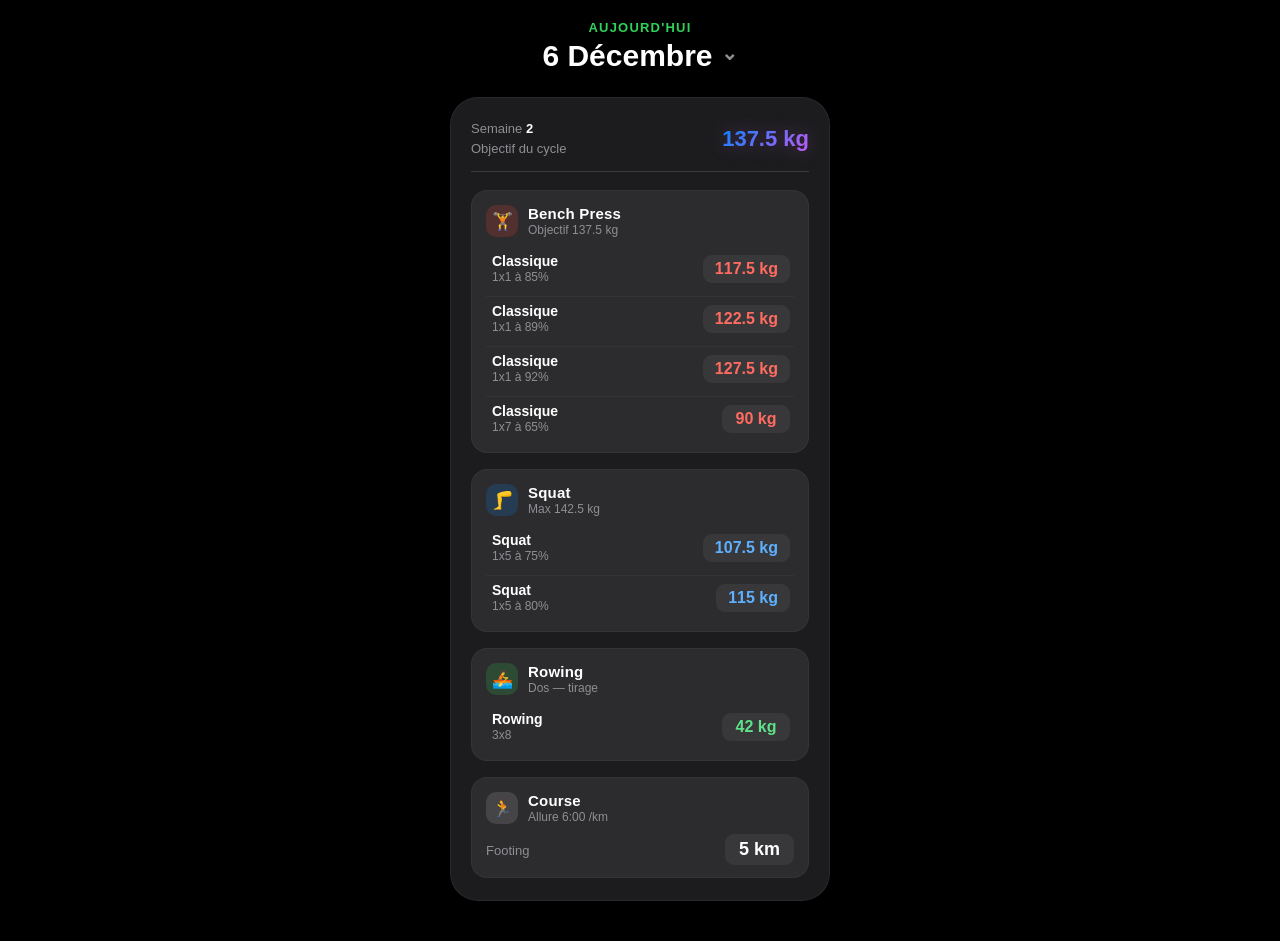
==== commit 994d4040: "Update index.html" ====
--- a/index.html
+++ b/index.html
@@ -4,6 +4,7 @@
     <meta charset="UTF-8">
     <meta name="viewport" content="width=device-width, initial-scale=1.0, viewport-fit=cover">
     <title>Bench Master - Focus</title>
+    <link rel="apple-touch-icon" href="01.png">
     <style>
         :root {
             --bg: #000000;
@@ -692,7 +693,7 @@
     // ========================================================================
     //  CONFIGURATION
     // ========================================================================
-    const START_DATE = new Date(2026, 3, 2); // Jeudi 2 avril 2026 (heure locale) = début S1 du cycle
+    const START_DATE = new Date(2026, 2, 28); // Jeudi 2 avril 2026 (heure locale) = début S1 du cycle
     const BASE_GOAL = 120;      // Objectif bench principal (recto)
     const CAMILLE_GOAL = 37.5;  // Objectif bench Camille (verso)
     const CAMILLE_RATIO = CAMILLE_GOAL / BASE_GOAL; // 0.3125
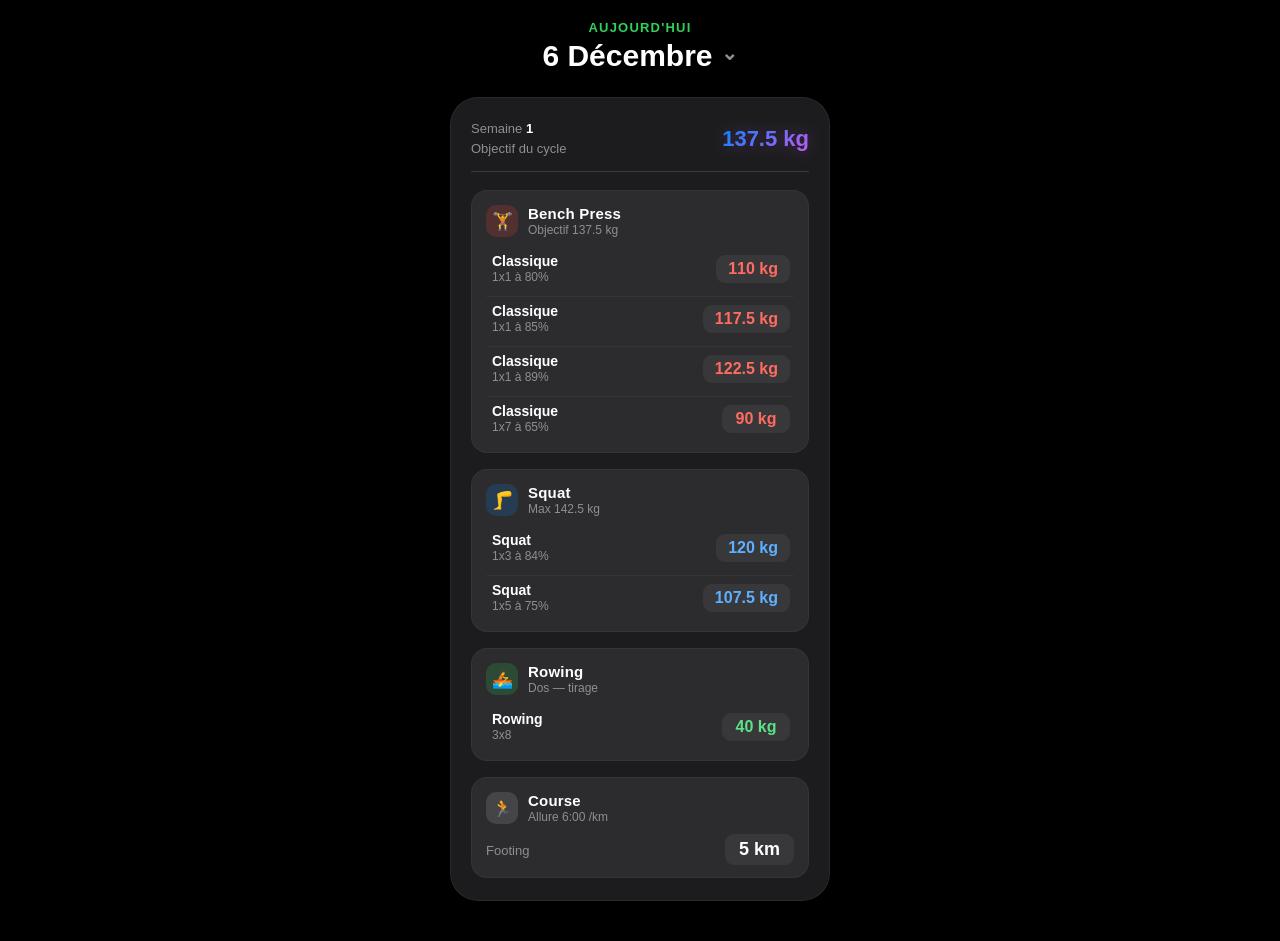
==== commit 8ed055b7: "Update index.html" ====
--- a/index.html
+++ b/index.html
@@ -693,7 +693,7 @@
     // ========================================================================
     //  CONFIGURATION
     // ========================================================================
-    const START_DATE = new Date(2026, 2, 28); // Jeudi 2 avril 2026 (heure locale) = début S1 du cycle
+    const START_DATE = new Date(2026, 3, 2); // Jeudi 2 avril 2026 (heure locale) = début S1 du cycle
     const BASE_GOAL = 120;      // Objectif bench principal (recto)
     const CAMILLE_GOAL = 37.5;  // Objectif bench Camille (verso)
     const CAMILLE_RATIO = CAMILLE_GOAL / BASE_GOAL; // 0.3125
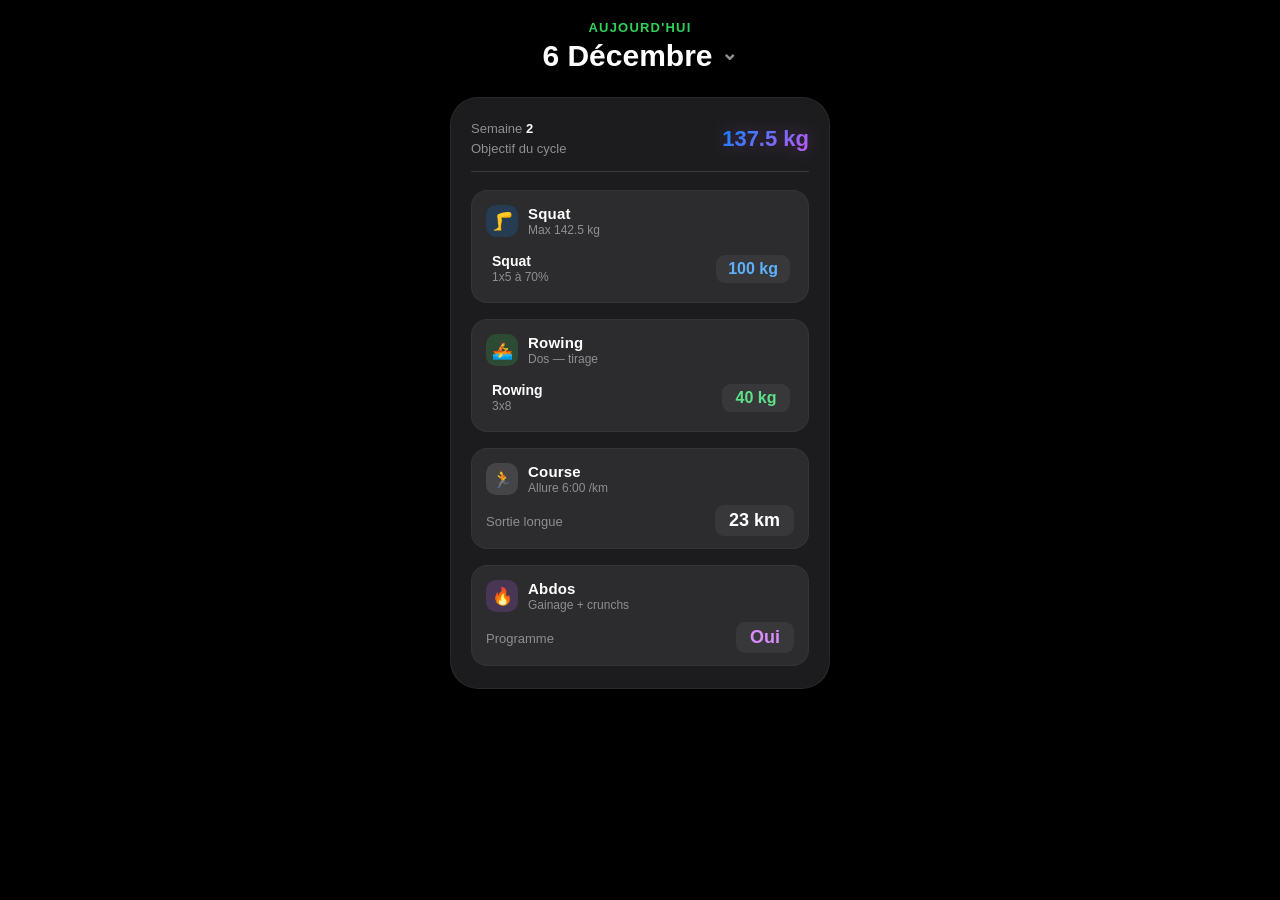
==== commit 067ba038: "Update index.html" ====
--- a/index.html
+++ b/index.html
@@ -693,7 +693,16 @@
     // ========================================================================
     //  CONFIGURATION
     // ========================================================================
-    const START_DATE = new Date(2026, 3, 2); // Jeudi 2 avril 2026 (heure locale) = début S1 du cycle
+    const START_DATE = new Date(2026, 2, 28); // Jeudi 2 avril 2026 (heure locale) = début S1 du cycle
+
+    // ── PREMIER JOUR DU BLOC (décalage des séances) ─────────────────────────
+    // Décale TOUTES les séances de N jours plus TÔT sur le calendrier.
+    // Les semaines et le deload NE bougent PAS (ancrés sur START_DATE).
+    //   N = 2  →  jeudi devient mardi, vendredi devient mercredi (réglage actuel).
+    //   N = 0  →  aucun décalage.   N = 1 → mercredi, N = 3 → lundi, etc.
+    // Le 1er jour du bloc était jeudi ; passe N à 2 pour l'avoir le mardi.
+    const DAY_SHIFT = 2;
+
     const BASE_GOAL = 120;      // Objectif bench principal (recto)
     const CAMILLE_GOAL = 37.5;  // Objectif bench Camille (verso)
     const CAMILLE_RATIO = CAMILLE_GOAL / BASE_GOAL; // 0.3125
@@ -1065,7 +1074,11 @@
         const cycleBonus = cycleIndex * 2.5;
         const benchGoal  = (isCamille ? CAMILLE_GOAL : BASE_GOAL) + cycleBonus;
 
-        const dayName = DAYS_FR[targetDate.getDay()];
+        // Le JOUR de séance est décalé de DAY_SHIFT (jeudi→mardi…) ; la semaine et
+        // le deload restent calculés sur la date réelle (donc inchangés).
+        const shifted = new Date(targetDate);
+        shifted.setDate(shifted.getDate() + DAY_SHIFT);
+        const dayName = DAYS_FR[shifted.getDay()];
         const blocks = buildDaySessions(weekInCycle, dayName, isCamille, cycleBonus);
 
         return {
